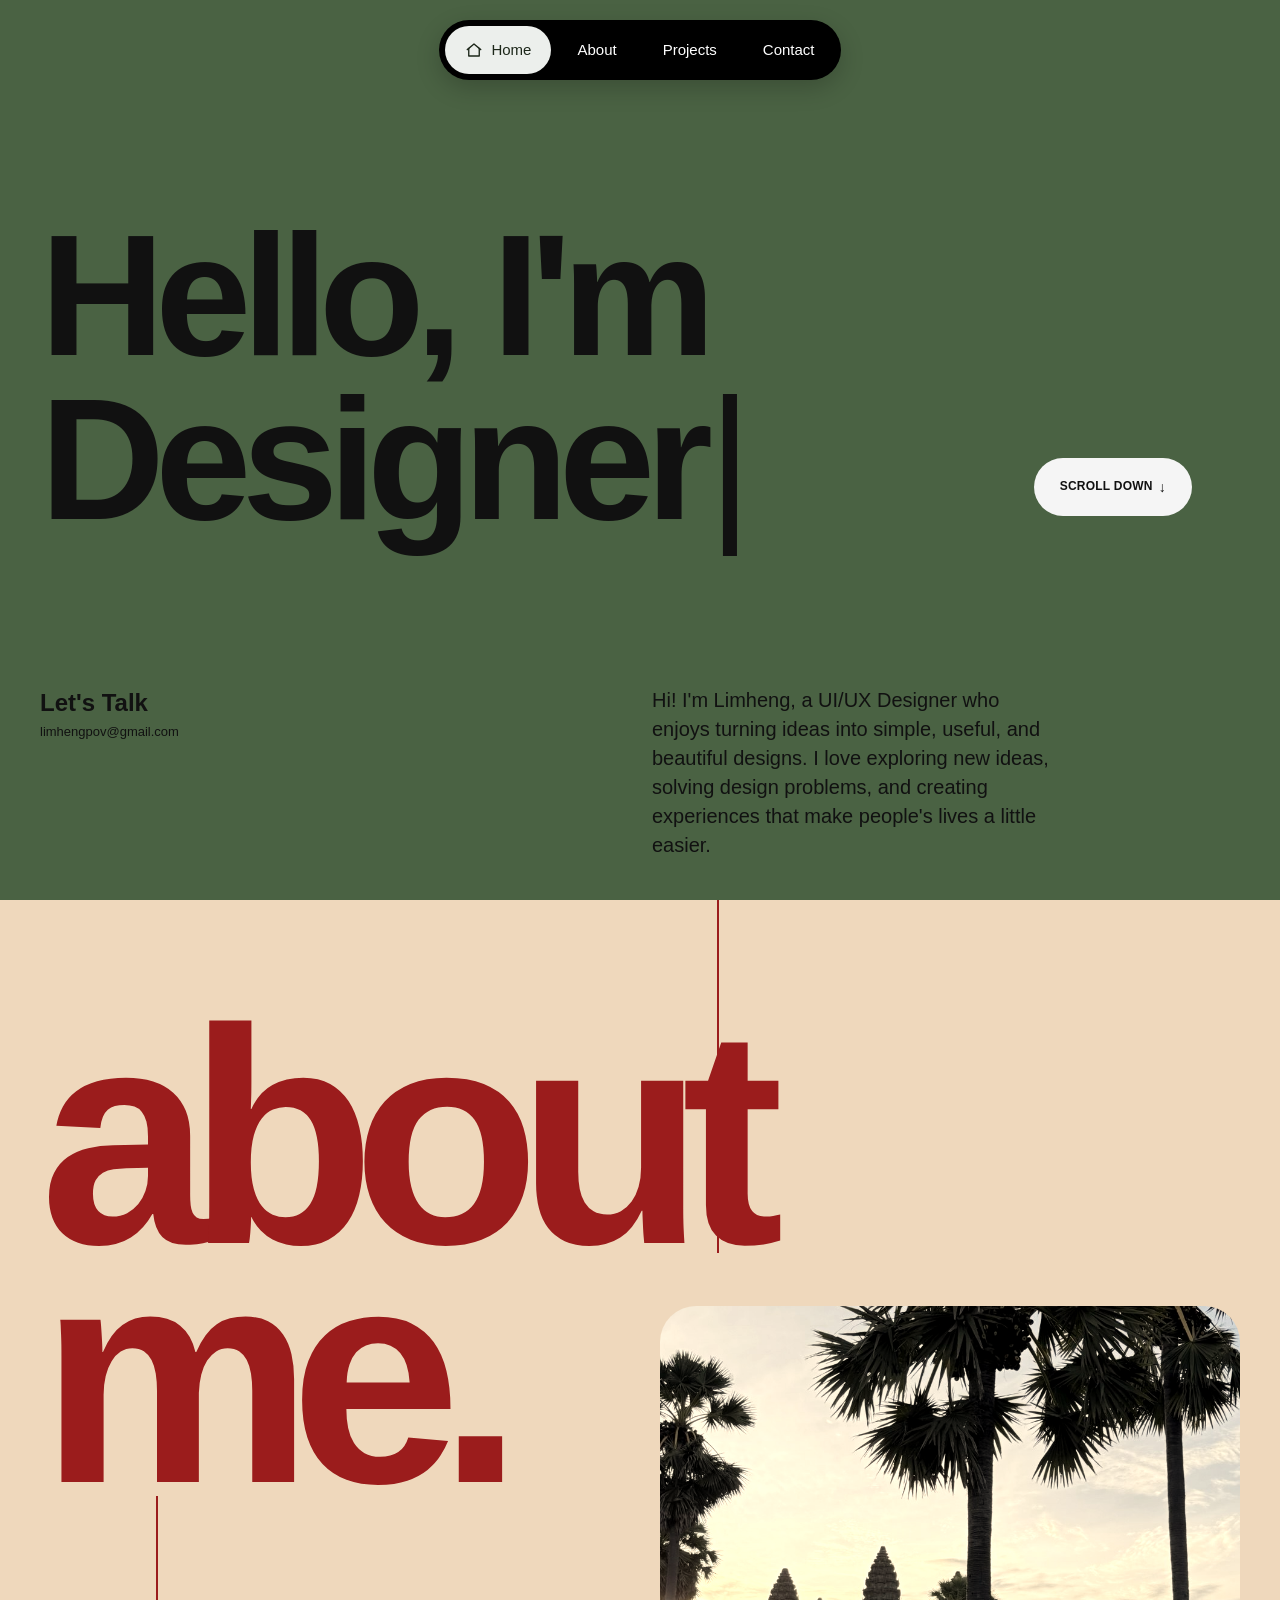
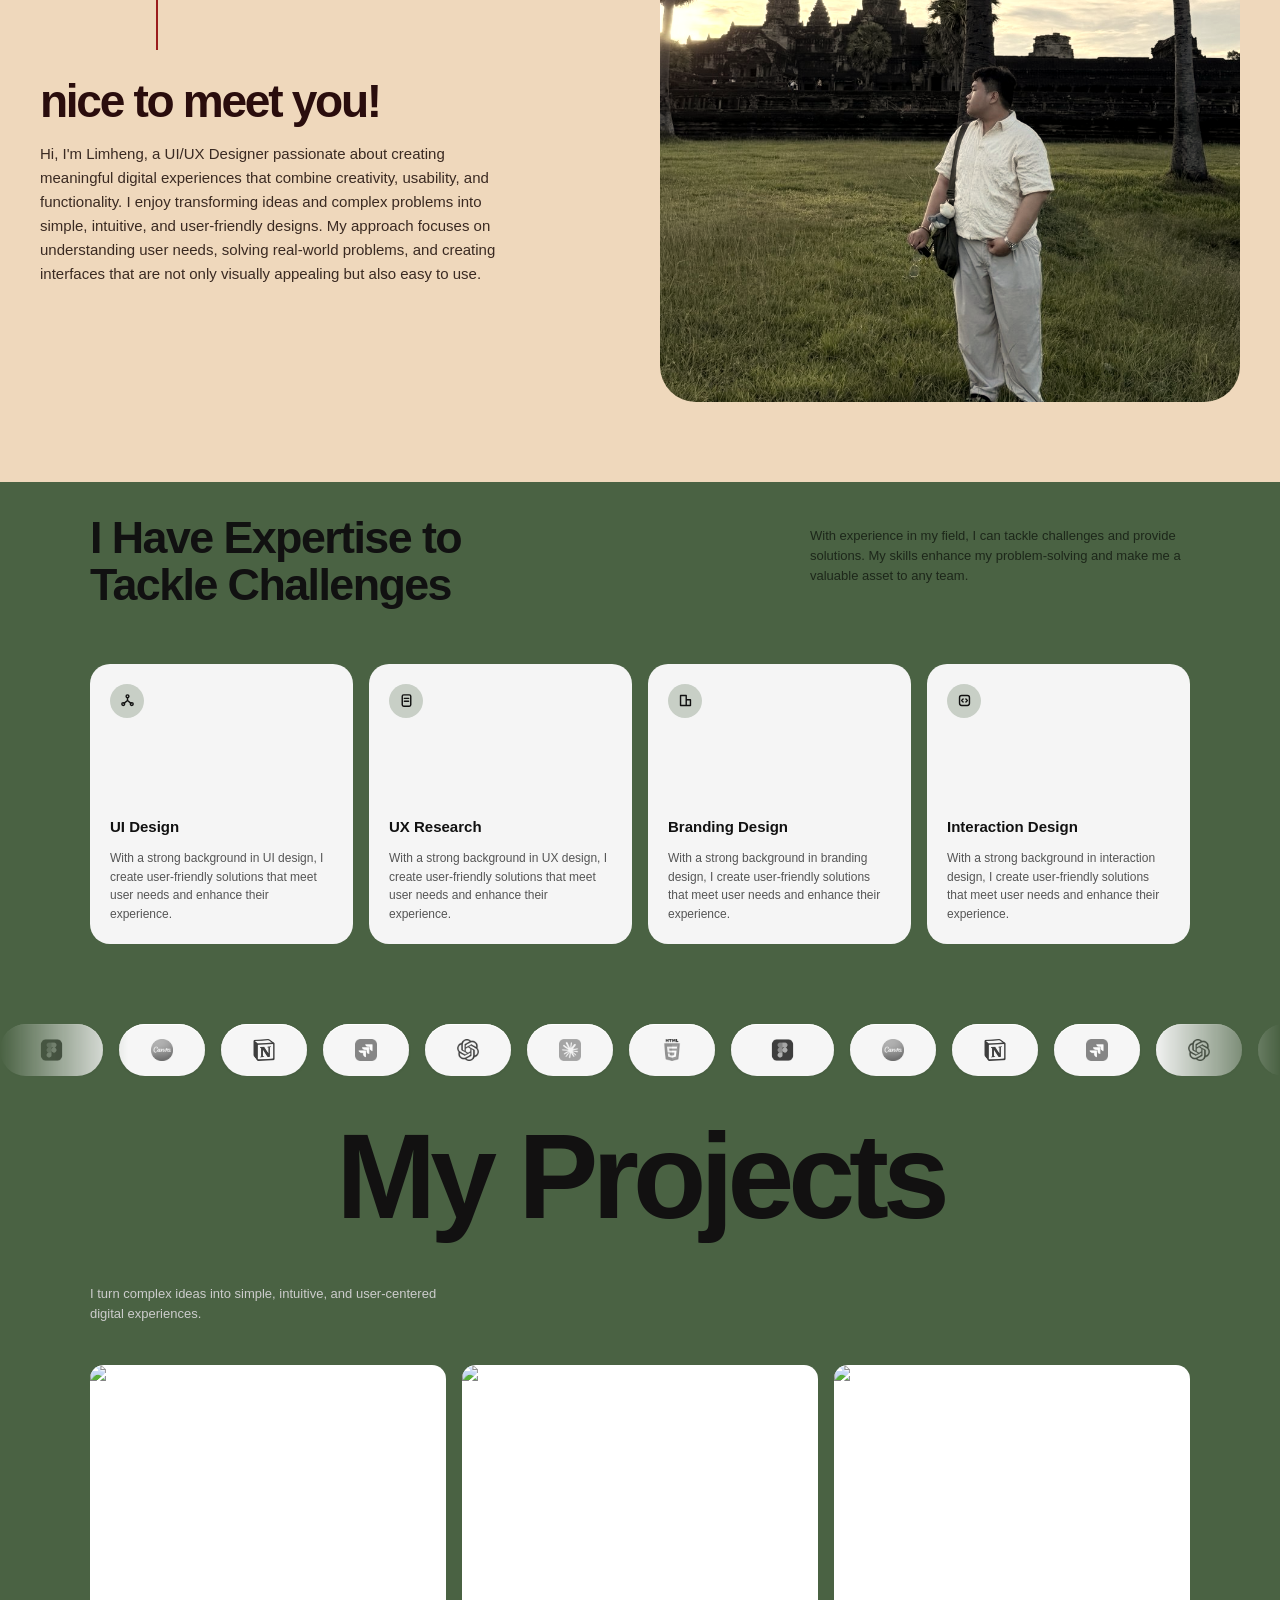
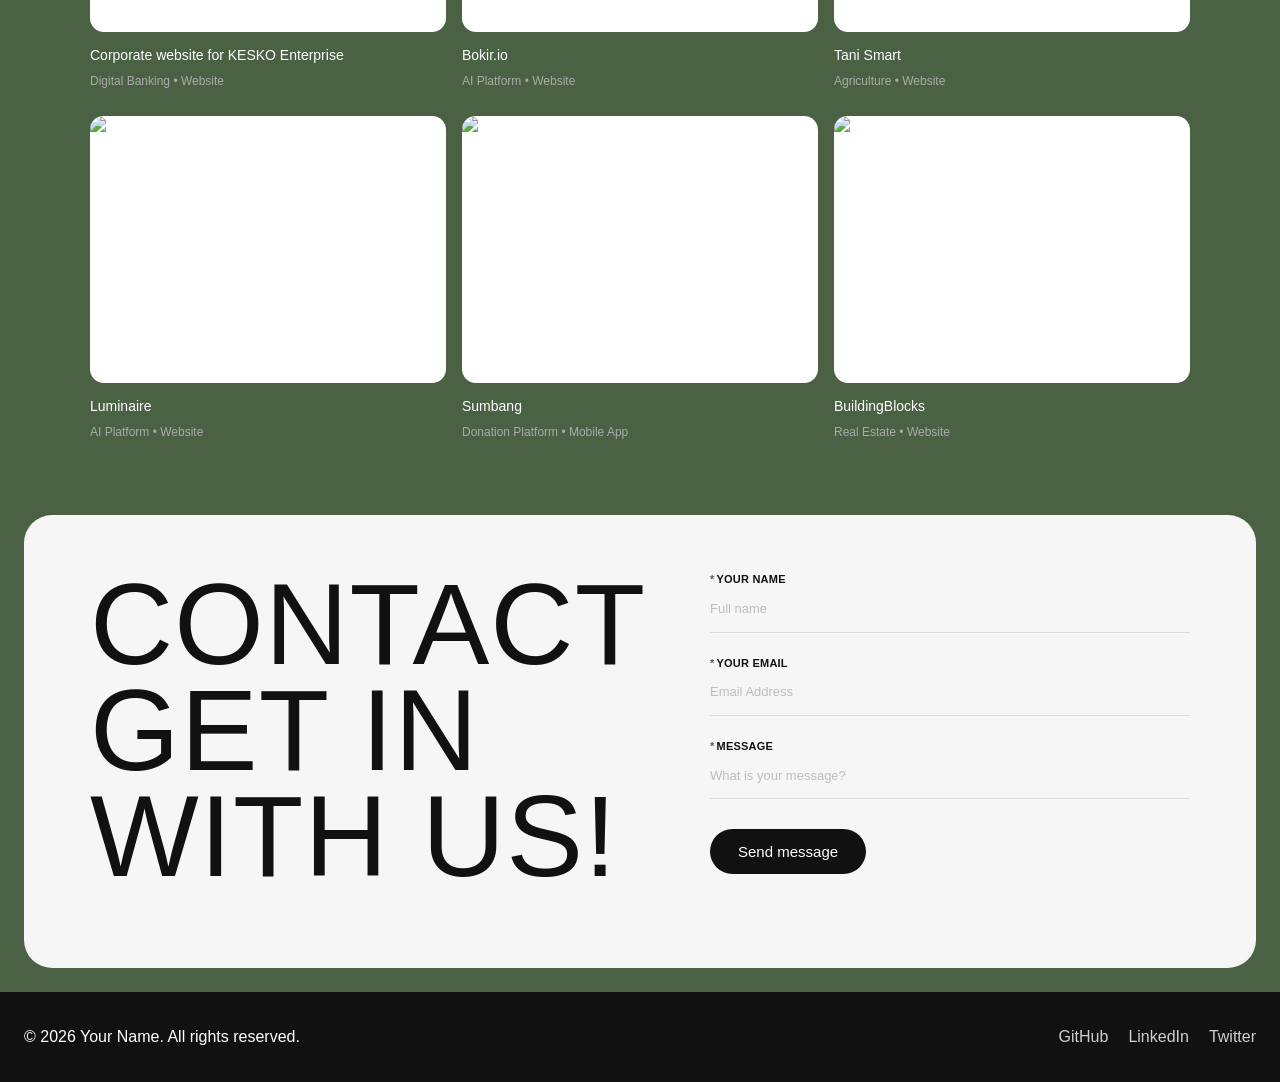
==== index.html @ 432fdc99 "first commit" ====
<!DOCTYPE html>
<html lang="en">
<head>
  <meta charset="UTF-8">
  <meta name="viewport" content="width=device-width, initial-scale=1.0">
  <title>My Website</title>
  <link rel="stylesheet" href="css/style.css">
</head>
<body>

  <div data-component="components/navbar.html"></div>
  
  <main>  
    

    
    <div data-component="components/hero.html"></div>
    <div data-component="components/about.html"></div>
    <section class="features" id="features">
  <div class="features-head">
    <div>
      <!-- <span class="label">OUR FEATURES</span> -->
      <h2>I Have Expertise to Tackle Challenges</h2>
    </div>
    <p>
      With experience in my field, I can tackle challenges and provide solutions.
      My skills enhance my problem-solving and make me a valuable asset to any team.
    </p>
  </div>

  <div class="features-grid">
    <article class="feature-card">
      <div class="feature-icon">
        <svg viewBox="0 0 24 24"><circle cx="12" cy="6" r="2"/><circle cx="6" cy="17" r="2"/><circle cx="18" cy="17" r="2"/><path d="M12 8v4M12 12l-5 4M12 12l5 4"/></svg>
      </div>
      <div class="feature-body">
        <h3>UI Design</h3>
        <p>With a strong background in UI design, I create user-friendly solutions that meet user needs and enhance their experience.</p>
      </div>
    </article>

    <article class="feature-card">
      <div class="feature-icon">
        <svg viewBox="0 0 24 24"><rect x="6" y="4" width="12" height="16" rx="2"/><path d="M9 9h6M9 13h6"/></svg>
      </div>
      <div class="feature-body">
        <h3>UX Research</h3>
        <p>With a strong background in UX design, I create user-friendly solutions that meet user needs and enhance their experience.</p>
      </div>
    </article>

    <article class="feature-card">
      <div class="feature-icon">
        <svg viewBox="0 0 24 24"><path d="M5 5h8v14H5zM13 11h6v8h-6z"/></svg>
      </div>
      <div class="feature-body">
        <h3>Branding Design</h3>
        <p>With a strong background in branding design, I create user-friendly solutions that meet user needs and enhance their experience.</p>
      </div>
    </article>

    <article class="feature-card">
      <div class="feature-icon">
        <svg viewBox="0 0 24 24"><rect x="5" y="5" width="14" height="14" rx="3"/><path d="M10 10l-2 2 2 2M14 10l2 2-2 2"/></svg>
      </div>
      <div class="feature-body">
        <h3>Interaction Design</h3>
        <p>With a strong background in interaction design, I create user-friendly solutions that meet user needs and enhance their experience.</p>
      </div>
    </article>
  </div>
</section>
    <div data-component="components/marquee.html"></div>
    <div data-component="components/projects.html"></div>
    <div data-component="components/contact.html"></div>
   

    
  </main>

  <div data-component="components/footer.html"></div>

  <script src="js/main.js"></script>
</body>
---- css/style.css ----
* { box-sizing: border-box; margin: 0; padding: 0; }
html { scroll-behavior: smooth; }

body {
  font-family: "Inter", "Helvetica Neue", Arial, sans-serif;
  background: #4a6243;
  color: #111;
  line-height: 1.6;
}

/* =========================
   HEADER / NAVBAR
   ========================= */
.header {
  position: fixed;
  top: 20px;
  left: 0;
  width: 100%;
  display: flex;
  justify-content: center;
  z-index: 100;
}
.navbar {
  display: flex;
  align-items: center;
  gap: 6px;
  padding: 6px;
  max-width: calc(100% - 24px);
  overflow-x: auto;
  background: #000000;
  border-radius: 999px;
  box-shadow: 0 8px 24px rgba(0, 0, 0, 0.2);
}
.navbar a {
  display: flex;
  align-items: center;
  gap: 8px;
  padding: 12px 20px;
  border-radius: 999px;
  color: #fff;
  text-decoration: none;
  font-size: 15px;
  font-weight: 500;
  white-space: nowrap;
  transition: background 0.2s, color 0.2s;
}
.navbar a:hover { background: rgba(255, 255, 255, 0.12); }
.navbar a.active { background: #ffffff5a; color: #111; }
.navbar svg {
  width: 18px; height: 18px;
  stroke: currentColor; fill: none;
  stroke-width: 1.8;
  stroke-linecap: round; stroke-linejoin: round;
}
.navbar a { color: #fff; }
.navbar a:hover { background: rgba(0, 0, 0, 0.07); }
.navbar a.active { background: #ecefec; color: #1d271a; }

/* HERO */
.hero {
  min-height: 100vh;
  display: flex;
  flex-direction: column;
  justify-content: space-between;
  padding: 110px 40px 40px;
}

.hero-main {
  position: relative;
  max-width: 1400px;
  width: 100%;
  margin: 0 auto;
}

.hero-title {
  font-size: clamp(3.5rem, 13.5vw, 12rem);
  font-weight: 600;
  line-height: 0.95;
  letter-spacing: -0.055em;
  color: #111;
}

.scroll-pill {
  position: absolute;
  right: 4%;
  bottom: 8%;
  display: inline-flex;
  align-items: center;
  gap: 6px;
  padding: 18px 26px;
  background: #f5f5f5;
  border-radius: 999px;
  color: #111;
  text-decoration: none;
  font-size: 12px;
  font-weight: 600;
  letter-spacing: 0.02em;
  text-transform: uppercase;
  transition: background 0.2s, transform 0.2s;
}
.scroll-pill:hover { background: #ebebeb; transform: translateY(-2px); }
.scroll-pill span { font-size: 14px; }

.hero-bottom {
  max-width: 1400px;
  width: 100%;
  margin: 40px auto 0;
  display: grid;
  grid-template-columns: 1fr 1fr;
  gap: 24px;
  font-size: 13px;
  line-height: 1.45;
}
.hero-contact { display: flex; flex-direction: column; gap: 2px; }
.hero-contact strong { font-size: 24px; font-weight: 600; }
.hero-contact a { color: #111; text-decoration: none; }
.hero-contact a:hover { text-decoration: underline; }
.hero-intro { max-width: 400px; margin: 0; font-size: 20px; }

@media (max-width: 1000px) {
  .hero { padding: 80px 20px 28px; }
  .scroll-pill { position: static; margin-top: 24px; }
  .hero-bottom { grid-template-columns: 1fr; }
}
.cursor {
  display: inline-block;
  margin-left: 4px;
  font-weight: 300;
  animation: blink 0.8s steps(1) infinite;
}
@keyframes blink {
  0%, 50%  { opacity: 1; }
  51%, 100% { opacity: 0; }
}

/* =========================
   BUTTONS
   ========================= */
.btn {
  display: inline-block;
  padding: 14px 28px;
  background: #111;
  color: #fff;
  border: none;
  border-radius: 999px;
  font-size: 15px;
  font-weight: 500;
  text-decoration: none;
  cursor: pointer;
  transition: transform 0.2s, box-shadow 0.2s;
}
.btn:hover { transform: translateY(-2px); box-shadow: 0 8px 20px rgba(0, 0, 0, 0.25); }

.btn-outline-light {
  display: inline-flex;
  align-items: center;
  gap: 8px;
  padding: 10px 18px;
  border: 1px solid #fff;
  border-radius: 999px;
  color: #fff;
  text-decoration: none;
  font-size: 13px;
  transition: background 0.2s, color 0.2s;
}
.btn-outline-light:hover { background: #fff; color: #111; }
.btn-outline-light svg {
  width: 16px; height: 16px;
  stroke: currentColor; fill: none; stroke-width: 1.8;
  stroke-linecap: round; stroke-linejoin: round;
}

/* Keyboard focus */
.navbar a:focus-visible,
.btn:focus-visible,
.btn-outline-light:focus-visible,
.footer-links a:focus-visible {
  outline: 3px solid #888;
  outline-offset: 3px;
}

/* ABOUT */
.about {
  --s: clamp(5rem, 24vw, 21rem);   /* size of the big title */
  --red: #9b1c1c;

  position: relative;
  overflow: hidden;
  background: #efd8bc;
  padding: 40px 40px 80px;
}

.about-title {
  font-size: var(--s);
  font-weight: 800;
  line-height: 0.78;
  letter-spacing: -0.075em;
  color: var(--red);
  padding-top: calc(var(--s) * 0.25);
}

.about-line {
  width: 2px;
  background: var(--red);
}
.about-line-top {
  position: absolute;
  top: 0;
  left: 56%;
  height: calc(var(--s) * 1.15);
  z-index: 2;
}
.about-line-mid {
  height: clamp(70px, 12vw, 160px);
  margin-left: 20%;
  margin-bottom: 28px;
}

.about-lower {
  display: grid;
  grid-template-columns: 1fr 1fr;
  gap: 40px;
  align-items: start;
}

.about-copy h3 {
  font-size: clamp(1.8rem, 3.6vw, 3rem);
  font-weight: 800;
  letter-spacing: -0.05em;
  line-height: 1;
  color: #2a0d0d;
  margin-bottom: 18px;
}
.about-copy p {
  max-width: 460px;
  font-size: 15px;
  line-height: 1.6;
  color: #3a2a22;
}

.about-photo {
  margin-top: calc(var(--s) * -0.62);   /* lifts photo up beside "me." */
}
.about-photo img {
  display: block;
  width: 100%;
  aspect-ratio: 5 / 6;
  object-fit: cover;
  border-radius: 36px;
  filter: sepia(0.35) contrast(1.02);
}
@media (max-width: 800px) {
  .about { padding: 28px 20px 56px; }
  .about-lower { grid-template-columns: 1fr; }
  .about-photo { margin-top: 1rem; order: -5; }
  .about-line-mid { margin-left: 20%; }
}

/* FEATURES */
.features {
  background: #4a6243;
  padding: 24px 24px 80px;
}
.features-head,
.features-grid { max-width: 1100px; margin: 0 auto; }

.features-head {
  display: flex;
  justify-content: space-between;
  align-items: flex-start;
  gap: 40px;
  margin-bottom: 56px;
}
.label { font-size: 13px; letter-spacing: 0.01em; text-transform: uppercase; }

.features-head h2 {
  font-size: clamp(2rem, 4vw, 2.8rem);
  font-weight: 600;
  line-height: 1.05;
  letter-spacing: -0.035em;
  max-width: 420px;
  margin-top: 8px;
}
.features-head > p {
  max-width: 380px;
  font-size: 13px;
  line-height: 1.55;
  color: #1d271a;
  padding-top: 20px;
}

.features-grid {
  display: grid;
  grid-template-columns: repeat(4, 1fr);
  gap: 16px;
}

.feature-card {
  background: #f5f5f5;
  border-radius: 20px;
  padding: 20px;
  min-height: 280px;
  display: flex;
  flex-direction: column;
  justify-content: space-between;
}

.feature-icon {
  width: 34px;
  height: 34px;
  background: #c8cfc6;
  border-radius: 50%;
  display: flex;
  align-items: center;
  justify-content: center;
}
.feature-icon svg {
  width: 17px; height: 17px;
  stroke: #111; fill: none;
  stroke-width: 2;
  stroke-linecap: round; stroke-linejoin: round;
}

.feature-body h3 {
  font-size: 15px;
  font-weight: 600;
  margin-bottom: 10px;
}
.feature-body p {
  font-size: 12px;
  line-height: 1.55;
  color: #555;
}

@media (max-width: 900px) {
  .features-grid { grid-template-columns: repeat(2, 1fr); }
  .features-head { flex-direction: column; gap: 16px; }
  .features-head > p { padding-top: 0; }
}
@media (max-width: 560px) {
  .features-grid { grid-template-columns: 1fr; }
  .feature-card { min-height: 220px; }
}

/* =========================
   PROJECTS
   ========================= */
.projects {
  /* background: #111; */
  color: #121111;
  border-radius: 28px;
  margin: 0 24px 24px;
  padding: 40px 40px 48px;
}
.projects-title {
  font-size: clamp(3rem, 10vw, 7.5rem);
  font-weight: 600;
  letter-spacing: -0.05em;
  line-height: 1;
  text-align: center;
}
.projects-head {
  max-width: 1100px;
  margin: 48px auto 40px;
  display: flex;
  justify-content: space-between;
  align-items: center;
  gap: 24px;
}
.projects-head p { max-width: 360px; font-size: 13px; color: #ccc; }

.projects-grid {
  max-width: 1100px;
  margin: 0 auto;
  display: grid;
  grid-template-columns: repeat(3, 1fr);
  gap: 24px 16px;
}
.project { color: #fff; text-decoration: none; }
.project-thumb {
  background: #fff;
  border-radius: 14px;
  overflow: hidden;
  aspect-ratio: 4 / 3;
  margin-bottom: 12px;
}
.project-thumb img {
  width: 100%; height: 100%;
  object-fit: cover;
  display: block;
  transition: transform 0.4s;
}
.project:hover .project-thumb img { transform: scale(1.04); }
.project h3 { font-size: 14px; font-weight: 500; }
.project span { font-size: 12px; color: #aaa; }


/* CONTACT */
.contact {
  background: #f6f6f6;
  border-radius: 28px;
  margin: 0 24px 24px;
  padding: 56px 48px 72px;
}

.contact-inner {
  max-width: 1100px;
  margin: 0 auto;
  display: grid;
  grid-template-columns: 1fr 1fr;
  gap: 48px;
  align-items: start;
}

.contact-title {
  font-family: "Bebas Neue", "Impact", "Arial Narrow", sans-serif;
  font-weight: 400;
  font-size: clamp(3.5rem, 9vw, 7.5rem);
  line-height: 0.92;
  letter-spacing: 0.01em;
  text-transform: uppercase;
  color: #111;
}

.contact-form {
  display: flex;
  flex-direction: column;
  gap: 22px;
  max-width: 480px;
  width: 100%;
  margin-left: auto;
}

.field label {
  display: block;
  font-size: 11px;
  font-weight: 700;
  letter-spacing: 0.02em;
  text-transform: uppercase;
  color: #111;
}
.field label span { color: #4a6243; margin-right: 2px; }

.field input,
.field textarea {
  width: 100%;
  margin-top: 10px;
  padding: 0 0 12px;
  background: transparent;
  border: none;
  border-bottom: 1px solid #dcdcdc;
  border-radius: 0;
  font: inherit;
  font-size: 13px;
  color: #111;
  resize: none;
  transition: border-color 0.2s;
}
.field input::placeholder,
.field textarea::placeholder { color: #bdbdbd; }
.field input:focus,
.field textarea:focus { outline: none; border-bottom-color: #111; }

.contact-form .btn { align-self: flex-start; margin-top: 8px; }
.form-status { font-weight: 500; font-size: 14px; }

@media (max-width: 900px) {
  .contact { padding: 40px 20px 56px; }
  .contact-inner { grid-template-columns: 1fr; gap: 32px; }
  .contact-form { margin-left: 0; max-width: none; }
}

/* /* =========================
   FOOTER
   ========================= */
.footer {
  background: #111;
  color: #fff;
  padding: 32px 24px;
  display: flex;
  flex-wrap: wrap;
  gap: 16px;
  justify-content: space-between;
  align-items: center;
}
.footer-links { display: flex; gap: 20px; }
.footer-links a { color: #fff; text-decoration: none; opacity: 0.8; }
.footer-links a:hover { opacity: 1; } 

/* =========================
   RESPONSIVE
   ========================= */
@media (max-width: 900px) {
  .features-grid,
  .projects-grid { grid-template-columns: repeat(2, 1fr); }
  .features-head,
  .projects-head { flex-direction: column; align-items: flex-start; }
}

@media (max-width: 800px) {
  .about { grid-template-columns: 1fr; gap: 28px; }
}

@media (max-width: 560px) {
  .features-grid,
  .projects-grid { grid-template-columns: 1fr; }
  .projects { margin: 0 12px 12px; padding: 24px 16px 32px; }
  .features { padding: 56px 16px; }
}

@media (max-width: 520px) {
  .navbar a { padding: 10px 12px; font-size: 13px; }
  .footer { flex-direction: column; text-align: center; }
}

/* LOGO MARQUEE */
/* .logos { padding: 40px 0; background: #fff; } */

.marquee {
  overflow: hidden;
  /* soft fade on left and right edges */
  -webkit-mask-image: linear-gradient(to right, transparent, #000 10%, #000 90%, transparent);
  mask-image: linear-gradient(to right, transparent, #000 10%, #000 90%, transparent);
}

.marquee-track {
  display: flex;
  width: max-content;
  animation: marquee 20s linear infinite;
}
.marquee:hover .marquee-track { animation-play-state: paused; }

.marquee-group {
  display: flex;
  gap: 16px;
  padding-right: 16px;   /* same as gap, so the loop has no jump */
}

.pill {
  display: inline-flex;
  align-items: center;
  justify-content: center;
  height: 52px;
  padding: 0 32px;
  background: #f6f6f6;
  border-radius: 999px;
  box-shadow: inset 0 1px 0 #fff, 0 1px 3px rgba(0, 0, 0, 0.08);
  font-size: 15px;
  font-weight: 600;
  letter-spacing: -0.02em;
  color: #222;
  white-space: nowrap;
}
.pill img { height: 22px; width: auto; display: block; }

@keyframes marquee {
  from { transform: translateX(0); }
  to   { transform: translateX(-20%); }
}

/* respect users who turn off animations */
@media (prefers-reduced-motion: reduce) {
  .marquee-track { animation: none; }
}
.pill img {
  height: 22px;
  width: auto;
  max-width: 110px;
  object-fit: contain;
  filter: grayscale(1) opacity(0.75);
  transition: filter 0.3s;
}
.pill:hover img { filter: none; }
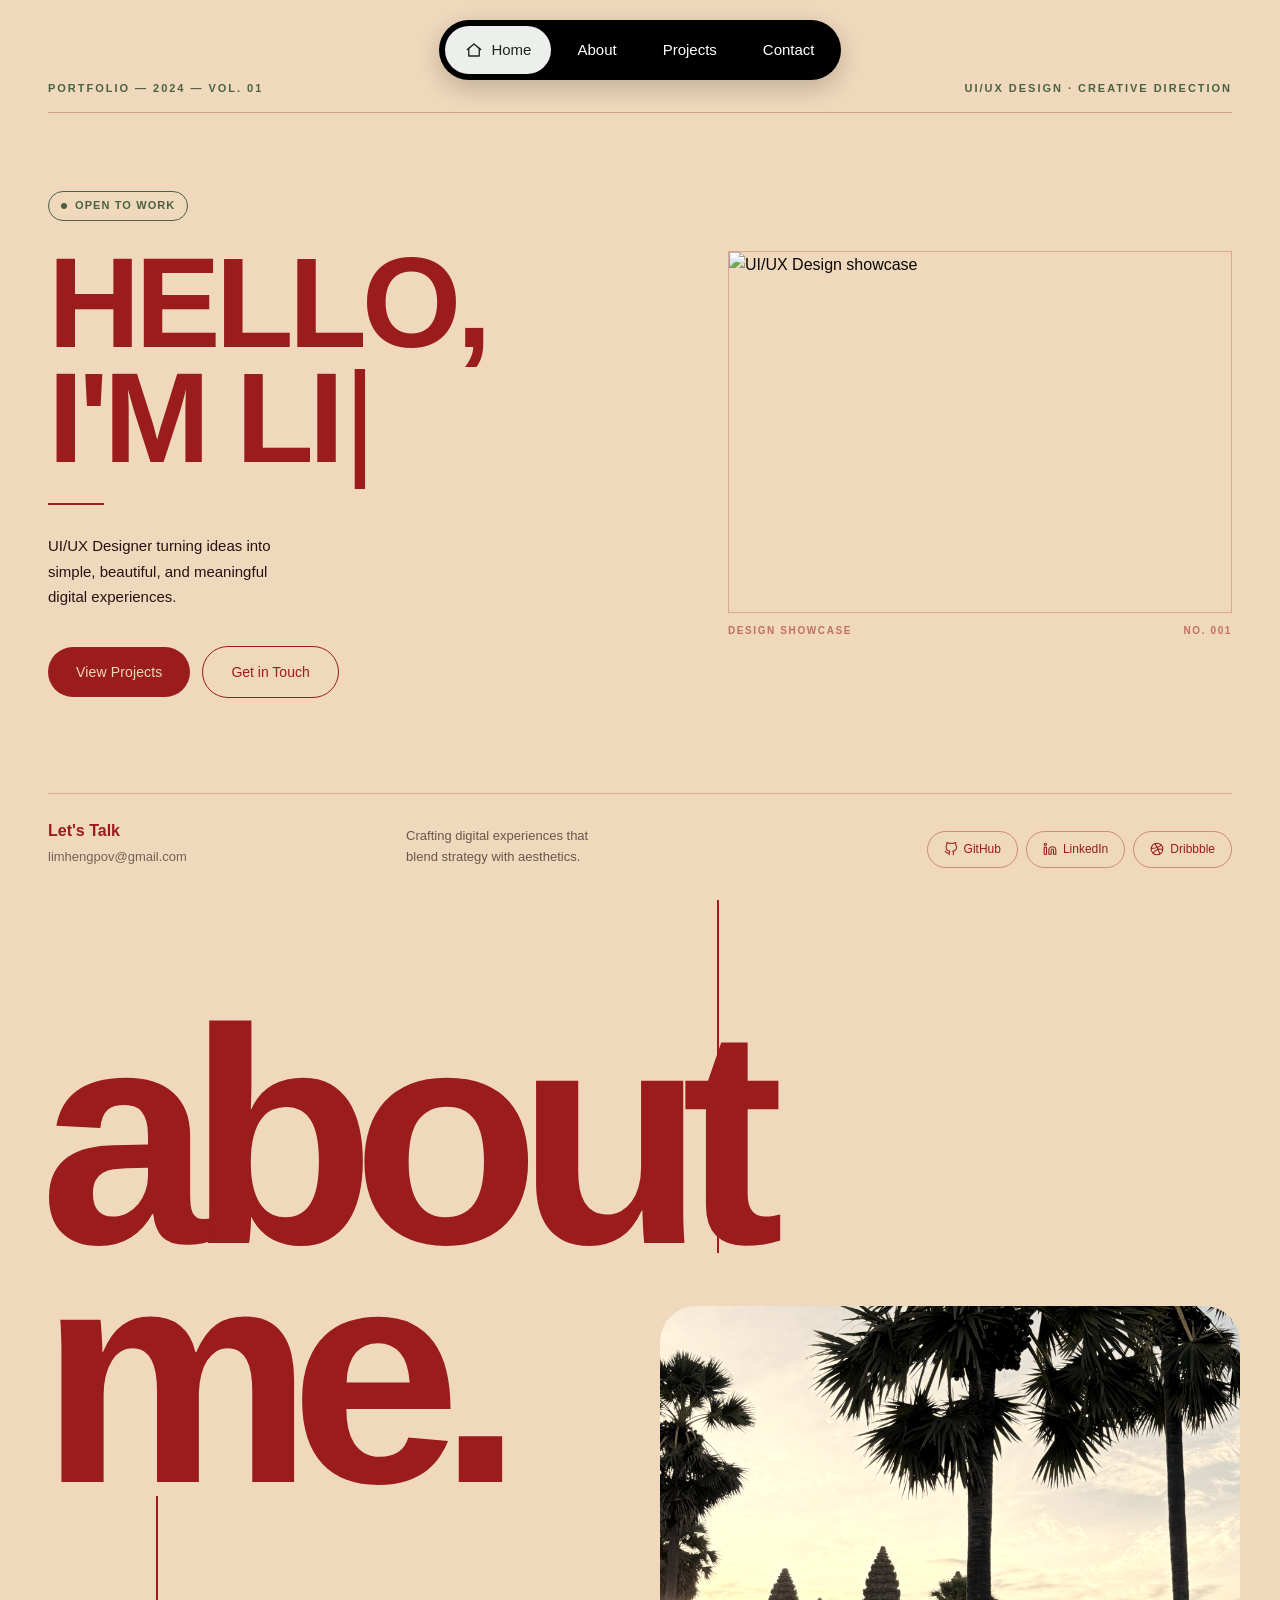
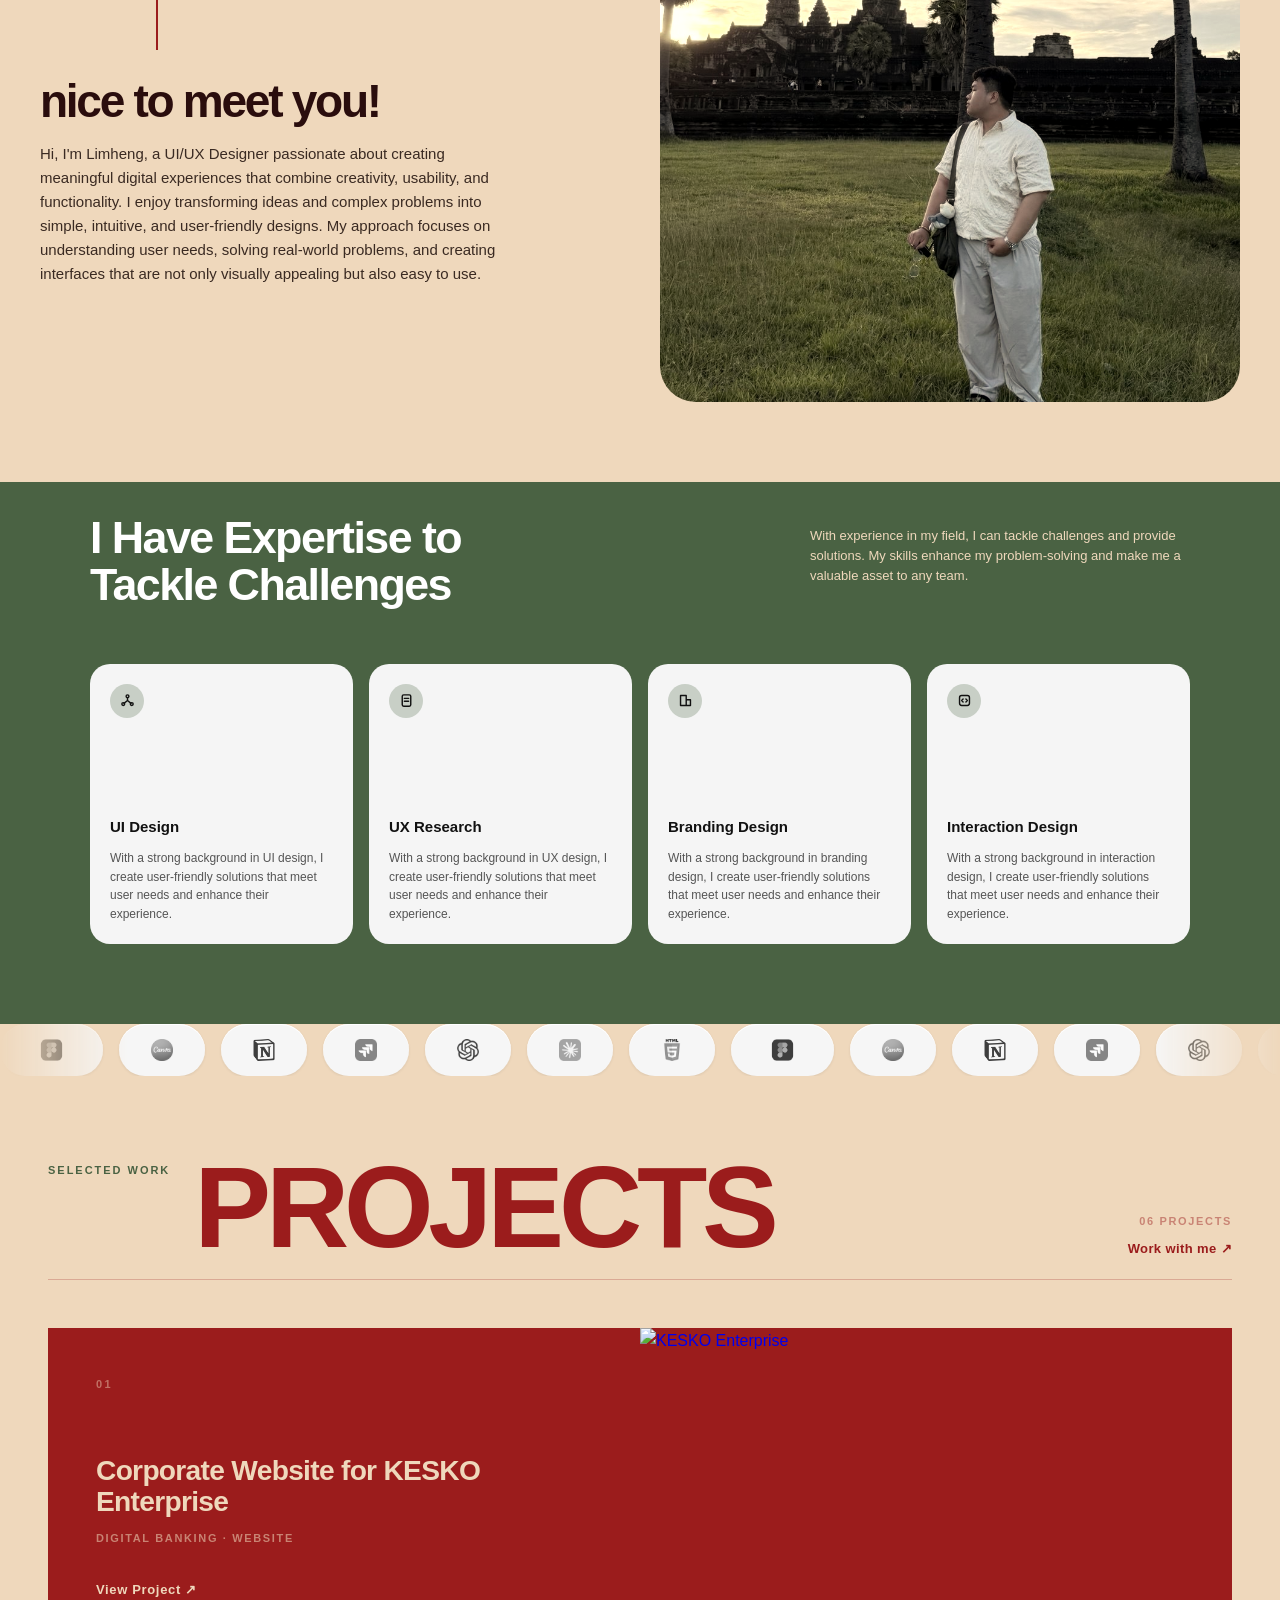
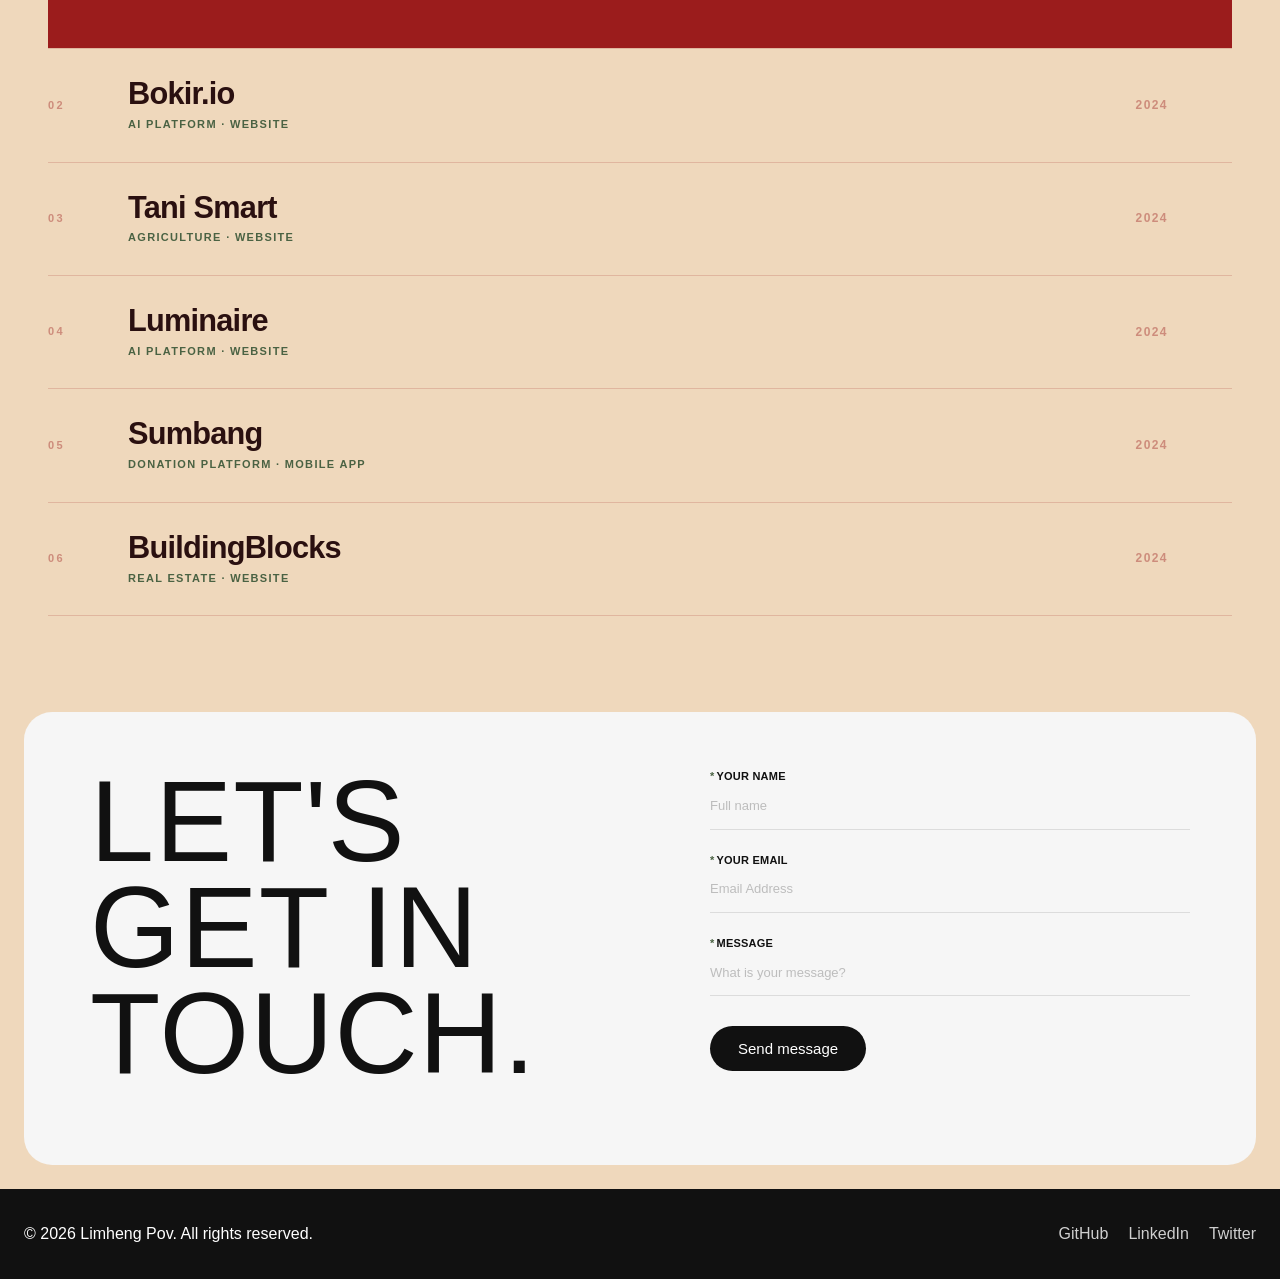
==== commit c6f01921: "update from Mr DamBoo or Mr Smos" ====
--- a/index.html
+++ b/index.html
@@ -3,7 +3,7 @@
 <head>
   <meta charset="UTF-8">
   <meta name="viewport" content="width=device-width, initial-scale=1.0">
-  <title>My Website</title>
+  <title>Limheng — UI/UX Designer</title>
   <link rel="stylesheet" href="css/style.css">
 </head>
 <body>
@@ -16,60 +16,7 @@
     
     <div data-component="components/hero.html"></div>
     <div data-component="components/about.html"></div>
-    <section class="features" id="features">
-  <div class="features-head">
-    <div>
-      <!-- <span class="label">OUR FEATURES</span> -->
-      <h2>I Have Expertise to Tackle Challenges</h2>
-    </div>
-    <p>
-      With experience in my field, I can tackle challenges and provide solutions.
-      My skills enhance my problem-solving and make me a valuable asset to any team.
-    </p>
-  </div>
-
-  <div class="features-grid">
-    <article class="feature-card">
-      <div class="feature-icon">
-        <svg viewBox="0 0 24 24"><circle cx="12" cy="6" r="2"/><circle cx="6" cy="17" r="2"/><circle cx="18" cy="17" r="2"/><path d="M12 8v4M12 12l-5 4M12 12l5 4"/></svg>
-      </div>
-      <div class="feature-body">
-        <h3>UI Design</h3>
-        <p>With a strong background in UI design, I create user-friendly solutions that meet user needs and enhance their experience.</p>
-      </div>
-    </article>
-
-    <article class="feature-card">
-      <div class="feature-icon">
-        <svg viewBox="0 0 24 24"><rect x="6" y="4" width="12" height="16" rx="2"/><path d="M9 9h6M9 13h6"/></svg>
-      </div>
-      <div class="feature-body">
-        <h3>UX Research</h3>
-        <p>With a strong background in UX design, I create user-friendly solutions that meet user needs and enhance their experience.</p>
-      </div>
-    </article>
-
-    <article class="feature-card">
-      <div class="feature-icon">
-        <svg viewBox="0 0 24 24"><path d="M5 5h8v14H5zM13 11h6v8h-6z"/></svg>
-      </div>
-      <div class="feature-body">
-        <h3>Branding Design</h3>
-        <p>With a strong background in branding design, I create user-friendly solutions that meet user needs and enhance their experience.</p>
-      </div>
-    </article>
-
-    <article class="feature-card">
-      <div class="feature-icon">
-        <svg viewBox="0 0 24 24"><rect x="5" y="5" width="14" height="14" rx="3"/><path d="M10 10l-2 2 2 2M14 10l2 2-2 2"/></svg>
-      </div>
-      <div class="feature-body">
-        <h3>Interaction Design</h3>
-        <p>With a strong background in interaction design, I create user-friendly solutions that meet user needs and enhance their experience.</p>
-      </div>
-    </article>
-  </div>
-</section>
+    <div data-component="components/features.html"></div>
     <div data-component="components/marquee.html"></div>
     <div data-component="components/projects.html"></div>
     <div data-component="components/contact.html"></div>
@@ -80,5 +27,6 @@
 
   <div data-component="components/footer.html"></div>
 
-  <script src="js/main.js"></script>
+  <script src="js/main.js?v=2"></script>
 </body>
+</html>
--- a/css/style.css
+++ b/css/style.css
@@ -1,573 +1,10 @@
-* { box-sizing: border-box; margin: 0; padding: 0; }
-html { scroll-behavior: smooth; }
-
-body {
-  font-family: "Inter", "Helvetica Neue", Arial, sans-serif;
-  background: #4a6243;
-  color: #111;
-  line-height: 1.6;
-}
-
-/* =========================
-   HEADER / NAVBAR
-   ========================= */
-.header {
-  position: fixed;
-  top: 20px;
-  left: 0;
-  width: 100%;
-  display: flex;
-  justify-content: center;
-  z-index: 100;
-}
-.navbar {
-  display: flex;
-  align-items: center;
-  gap: 6px;
-  padding: 6px;
-  max-width: calc(100% - 24px);
-  overflow-x: auto;
-  background: #000000;
-  border-radius: 999px;
-  box-shadow: 0 8px 24px rgba(0, 0, 0, 0.2);
-}
-.navbar a {
-  display: flex;
-  align-items: center;
-  gap: 8px;
-  padding: 12px 20px;
-  border-radius: 999px;
-  color: #fff;
-  text-decoration: none;
-  font-size: 15px;
-  font-weight: 500;
-  white-space: nowrap;
-  transition: background 0.2s, color 0.2s;
-}
-.navbar a:hover { background: rgba(255, 255, 255, 0.12); }
-.navbar a.active { background: #ffffff5a; color: #111; }
-.navbar svg {
-  width: 18px; height: 18px;
-  stroke: currentColor; fill: none;
-  stroke-width: 1.8;
-  stroke-linecap: round; stroke-linejoin: round;
-}
-.navbar a { color: #fff; }
-.navbar a:hover { background: rgba(0, 0, 0, 0.07); }
-.navbar a.active { background: #ecefec; color: #1d271a; }
-
-/* HERO */
-.hero {
-  min-height: 100vh;
-  display: flex;
-  flex-direction: column;
-  justify-content: space-between;
-  padding: 110px 40px 40px;
-}
-
-.hero-main {
-  position: relative;
-  max-width: 1400px;
-  width: 100%;
-  margin: 0 auto;
-}
-
-.hero-title {
-  font-size: clamp(3.5rem, 13.5vw, 12rem);
-  font-weight: 600;
-  line-height: 0.95;
-  letter-spacing: -0.055em;
-  color: #111;
-}
-
-.scroll-pill {
-  position: absolute;
-  right: 4%;
-  bottom: 8%;
-  display: inline-flex;
-  align-items: center;
-  gap: 6px;
-  padding: 18px 26px;
-  background: #f5f5f5;
-  border-radius: 999px;
-  color: #111;
-  text-decoration: none;
-  font-size: 12px;
-  font-weight: 600;
-  letter-spacing: 0.02em;
-  text-transform: uppercase;
-  transition: background 0.2s, transform 0.2s;
-}
-.scroll-pill:hover { background: #ebebeb; transform: translateY(-2px); }
-.scroll-pill span { font-size: 14px; }
-
-.hero-bottom {
-  max-width: 1400px;
-  width: 100%;
-  margin: 40px auto 0;
-  display: grid;
-  grid-template-columns: 1fr 1fr;
-  gap: 24px;
-  font-size: 13px;
-  line-height: 1.45;
-}
-.hero-contact { display: flex; flex-direction: column; gap: 2px; }
-.hero-contact strong { font-size: 24px; font-weight: 600; }
-.hero-contact a { color: #111; text-decoration: none; }
-.hero-contact a:hover { text-decoration: underline; }
-.hero-intro { max-width: 400px; margin: 0; font-size: 20px; }
-
-@media (max-width: 1000px) {
-  .hero { padding: 80px 20px 28px; }
-  .scroll-pill { position: static; margin-top: 24px; }
-  .hero-bottom { grid-template-columns: 1fr; }
-}
-.cursor {
-  display: inline-block;
-  margin-left: 4px;
-  font-weight: 300;
-  animation: blink 0.8s steps(1) infinite;
-}
-@keyframes blink {
-  0%, 50%  { opacity: 1; }
-  51%, 100% { opacity: 0; }
-}
-
-/* =========================
-   BUTTONS
-   ========================= */
-.btn {
-  display: inline-block;
-  padding: 14px 28px;
-  background: #111;
-  color: #fff;
-  border: none;
-  border-radius: 999px;
-  font-size: 15px;
-  font-weight: 500;
-  text-decoration: none;
-  cursor: pointer;
-  transition: transform 0.2s, box-shadow 0.2s;
-}
-.btn:hover { transform: translateY(-2px); box-shadow: 0 8px 20px rgba(0, 0, 0, 0.25); }
-
-.btn-outline-light {
-  display: inline-flex;
-  align-items: center;
-  gap: 8px;
-  padding: 10px 18px;
-  border: 1px solid #fff;
-  border-radius: 999px;
-  color: #fff;
-  text-decoration: none;
-  font-size: 13px;
-  transition: background 0.2s, color 0.2s;
-}
-.btn-outline-light:hover { background: #fff; color: #111; }
-.btn-outline-light svg {
-  width: 16px; height: 16px;
-  stroke: currentColor; fill: none; stroke-width: 1.8;
-  stroke-linecap: round; stroke-linejoin: round;
-}
-
-/* Keyboard focus */
-.navbar a:focus-visible,
-.btn:focus-visible,
-.btn-outline-light:focus-visible,
-.footer-links a:focus-visible {
-  outline: 3px solid #888;
-  outline-offset: 3px;
-}
-
-/* ABOUT */
-.about {
-  --s: clamp(5rem, 24vw, 21rem);   /* size of the big title */
-  --red: #9b1c1c;
-
-  position: relative;
-  overflow: hidden;
-  background: #efd8bc;
-  padding: 40px 40px 80px;
-}
-
-.about-title {
-  font-size: var(--s);
-  font-weight: 800;
-  line-height: 0.78;
-  letter-spacing: -0.075em;
-  color: var(--red);
-  padding-top: calc(var(--s) * 0.25);
-}
-
-.about-line {
-  width: 2px;
-  background: var(--red);
-}
-.about-line-top {
-  position: absolute;
-  top: 0;
-  left: 56%;
-  height: calc(var(--s) * 1.15);
-  z-index: 2;
-}
-.about-line-mid {
-  height: clamp(70px, 12vw, 160px);
-  margin-left: 20%;
-  margin-bottom: 28px;
-}
-
-.about-lower {
-  display: grid;
-  grid-template-columns: 1fr 1fr;
-  gap: 40px;
-  align-items: start;
-}
-
-.about-copy h3 {
-  font-size: clamp(1.8rem, 3.6vw, 3rem);
-  font-weight: 800;
-  letter-spacing: -0.05em;
-  line-height: 1;
-  color: #2a0d0d;
-  margin-bottom: 18px;
-}
-.about-copy p {
-  max-width: 460px;
-  font-size: 15px;
-  line-height: 1.6;
-  color: #3a2a22;
-}
-
-.about-photo {
-  margin-top: calc(var(--s) * -0.62);   /* lifts photo up beside "me." */
-}
-.about-photo img {
-  display: block;
-  width: 100%;
-  aspect-ratio: 5 / 6;
-  object-fit: cover;
-  border-radius: 36px;
-  filter: sepia(0.35) contrast(1.02);
-}
-@media (max-width: 800px) {
-  .about { padding: 28px 20px 56px; }
-  .about-lower { grid-template-columns: 1fr; }
-  .about-photo { margin-top: 1rem; order: -5; }
-  .about-line-mid { margin-left: 20%; }
-}
-
-/* FEATURES */
-.features {
-  background: #4a6243;
-  padding: 24px 24px 80px;
-}
-.features-head,
-.features-grid { max-width: 1100px; margin: 0 auto; }
-
-.features-head {
-  display: flex;
-  justify-content: space-between;
-  align-items: flex-start;
-  gap: 40px;
-  margin-bottom: 56px;
-}
-.label { font-size: 13px; letter-spacing: 0.01em; text-transform: uppercase; }
-
-.features-head h2 {
-  font-size: clamp(2rem, 4vw, 2.8rem);
-  font-weight: 600;
-  line-height: 1.05;
-  letter-spacing: -0.035em;
-  max-width: 420px;
-  margin-top: 8px;
-}
-.features-head > p {
-  max-width: 380px;
-  font-size: 13px;
-  line-height: 1.55;
-  color: #1d271a;
-  padding-top: 20px;
-}
-
-.features-grid {
-  display: grid;
-  grid-template-columns: repeat(4, 1fr);
-  gap: 16px;
-}
-
-.feature-card {
-  background: #f5f5f5;
-  border-radius: 20px;
-  padding: 20px;
-  min-height: 280px;
-  display: flex;
-  flex-direction: column;
-  justify-content: space-between;
-}
-
-.feature-icon {
-  width: 34px;
-  height: 34px;
-  background: #c8cfc6;
-  border-radius: 50%;
-  display: flex;
-  align-items: center;
-  justify-content: center;
-}
-.feature-icon svg {
-  width: 17px; height: 17px;
-  stroke: #111; fill: none;
-  stroke-width: 2;
-  stroke-linecap: round; stroke-linejoin: round;
-}
-
-.feature-body h3 {
-  font-size: 15px;
-  font-weight: 600;
-  margin-bottom: 10px;
-}
-.feature-body p {
-  font-size: 12px;
-  line-height: 1.55;
-  color: #555;
-}
-
-@media (max-width: 900px) {
-  .features-grid { grid-template-columns: repeat(2, 1fr); }
-  .features-head { flex-direction: column; gap: 16px; }
-  .features-head > p { padding-top: 0; }
-}
-@media (max-width: 560px) {
-  .features-grid { grid-template-columns: 1fr; }
-  .feature-card { min-height: 220px; }
-}
-
-/* =========================
-   PROJECTS
-   ========================= */
-.projects {
-  /* background: #111; */
-  color: #121111;
-  border-radius: 28px;
-  margin: 0 24px 24px;
-  padding: 40px 40px 48px;
-}
-.projects-title {
-  font-size: clamp(3rem, 10vw, 7.5rem);
-  font-weight: 600;
-  letter-spacing: -0.05em;
-  line-height: 1;
-  text-align: center;
-}
-.projects-head {
-  max-width: 1100px;
-  margin: 48px auto 40px;
-  display: flex;
-  justify-content: space-between;
-  align-items: center;
-  gap: 24px;
-}
-.projects-head p { max-width: 360px; font-size: 13px; color: #ccc; }
-
-.projects-grid {
-  max-width: 1100px;
-  margin: 0 auto;
-  display: grid;
-  grid-template-columns: repeat(3, 1fr);
-  gap: 24px 16px;
-}
-.project { color: #fff; text-decoration: none; }
-.project-thumb {
-  background: #fff;
-  border-radius: 14px;
-  overflow: hidden;
-  aspect-ratio: 4 / 3;
-  margin-bottom: 12px;
-}
-.project-thumb img {
-  width: 100%; height: 100%;
-  object-fit: cover;
-  display: block;
-  transition: transform 0.4s;
-}
-.project:hover .project-thumb img { transform: scale(1.04); }
-.project h3 { font-size: 14px; font-weight: 500; }
-.project span { font-size: 12px; color: #aaa; }
-
-
-/* CONTACT */
-.contact {
-  background: #f6f6f6;
-  border-radius: 28px;
-  margin: 0 24px 24px;
-  padding: 56px 48px 72px;
-}
-
-.contact-inner {
-  max-width: 1100px;
-  margin: 0 auto;
-  display: grid;
-  grid-template-columns: 1fr 1fr;
-  gap: 48px;
-  align-items: start;
-}
-
-.contact-title {
-  font-family: "Bebas Neue", "Impact", "Arial Narrow", sans-serif;
-  font-weight: 400;
-  font-size: clamp(3.5rem, 9vw, 7.5rem);
-  line-height: 0.92;
-  letter-spacing: 0.01em;
-  text-transform: uppercase;
-  color: #111;
-}
-
-.contact-form {
-  display: flex;
-  flex-direction: column;
-  gap: 22px;
-  max-width: 480px;
-  width: 100%;
-  margin-left: auto;
-}
-
-.field label {
-  display: block;
-  font-size: 11px;
-  font-weight: 700;
-  letter-spacing: 0.02em;
-  text-transform: uppercase;
-  color: #111;
-}
-.field label span { color: #4a6243; margin-right: 2px; }
-
-.field input,
-.field textarea {
-  width: 100%;
-  margin-top: 10px;
-  padding: 0 0 12px;
-  background: transparent;
-  border: none;
-  border-bottom: 1px solid #dcdcdc;
-  border-radius: 0;
-  font: inherit;
-  font-size: 13px;
-  color: #111;
-  resize: none;
-  transition: border-color 0.2s;
-}
-.field input::placeholder,
-.field textarea::placeholder { color: #bdbdbd; }
-.field input:focus,
-.field textarea:focus { outline: none; border-bottom-color: #111; }
-
-.contact-form .btn { align-self: flex-start; margin-top: 8px; }
-.form-status { font-weight: 500; font-size: 14px; }
-
-@media (max-width: 900px) {
-  .contact { padding: 40px 20px 56px; }
-  .contact-inner { grid-template-columns: 1fr; gap: 32px; }
-  .contact-form { margin-left: 0; max-width: none; }
-}
-
-/* /* =========================
-   FOOTER
-   ========================= */
-.footer {
-  background: #111;
-  color: #fff;
-  padding: 32px 24px;
-  display: flex;
-  flex-wrap: wrap;
-  gap: 16px;
-  justify-content: space-between;
-  align-items: center;
-}
-.footer-links { display: flex; gap: 20px; }
-.footer-links a { color: #fff; text-decoration: none; opacity: 0.8; }
-.footer-links a:hover { opacity: 1; } 
-
-/* =========================
-   RESPONSIVE
-   ========================= */
-@media (max-width: 900px) {
-  .features-grid,
-  .projects-grid { grid-template-columns: repeat(2, 1fr); }
-  .features-head,
-  .projects-head { flex-direction: column; align-items: flex-start; }
-}
-
-@media (max-width: 800px) {
-  .about { grid-template-columns: 1fr; gap: 28px; }
-}
-
-@media (max-width: 560px) {
-  .features-grid,
-  .projects-grid { grid-template-columns: 1fr; }
-  .projects { margin: 0 12px 12px; padding: 24px 16px 32px; }
-  .features { padding: 56px 16px; }
-}
-
-@media (max-width: 520px) {
-  .navbar a { padding: 10px 12px; font-size: 13px; }
-  .footer { flex-direction: column; text-align: center; }
-}
-
-/* LOGO MARQUEE */
-/* .logos { padding: 40px 0; background: #fff; } */
-
-.marquee {
-  overflow: hidden;
-  /* soft fade on left and right edges */
-  -webkit-mask-image: linear-gradient(to right, transparent, #000 10%, #000 90%, transparent);
-  mask-image: linear-gradient(to right, transparent, #000 10%, #000 90%, transparent);
-}
-
-.marquee-track {
-  display: flex;
-  width: max-content;
-  animation: marquee 20s linear infinite;
-}
-.marquee:hover .marquee-track { animation-play-state: paused; }
-
-.marquee-group {
-  display: flex;
-  gap: 16px;
-  padding-right: 16px;   /* same as gap, so the loop has no jump */
-}
-
-.pill {
-  display: inline-flex;
-  align-items: center;
-  justify-content: center;
-  height: 52px;
-  padding: 0 32px;
-  background: #f6f6f6;
-  border-radius: 999px;
-  box-shadow: inset 0 1px 0 #fff, 0 1px 3px rgba(0, 0, 0, 0.08);
-  font-size: 15px;
-  font-weight: 600;
-  letter-spacing: -0.02em;
-  color: #222;
-  white-space: nowrap;
-}
-.pill img { height: 22px; width: auto; display: block; }
-
-@keyframes marquee {
-  from { transform: translateX(0); }
-  to   { transform: translateX(-20%); }
-}
-
-/* respect users who turn off animations */
-@media (prefers-reduced-motion: reduce) {
-  .marquee-track { animation: none; }
-}
-.pill img {
-  height: 22px;
-  width: auto;
-  max-width: 110px;
-  object-fit: contain;
-  filter: grayscale(1) opacity(0.75);
-  transition: filter 0.3s;
-}
-.pill:hover img { filter: none; }+@import 'base.css';
+@import 'navbar.css';
+@import 'buttons.css';
+@import 'hero.css';
+@import 'about.css';
+@import 'features.css';
+@import 'marquee.css';
+@import 'projects.css';
+@import 'contact.css';
+@import 'footer.css';
